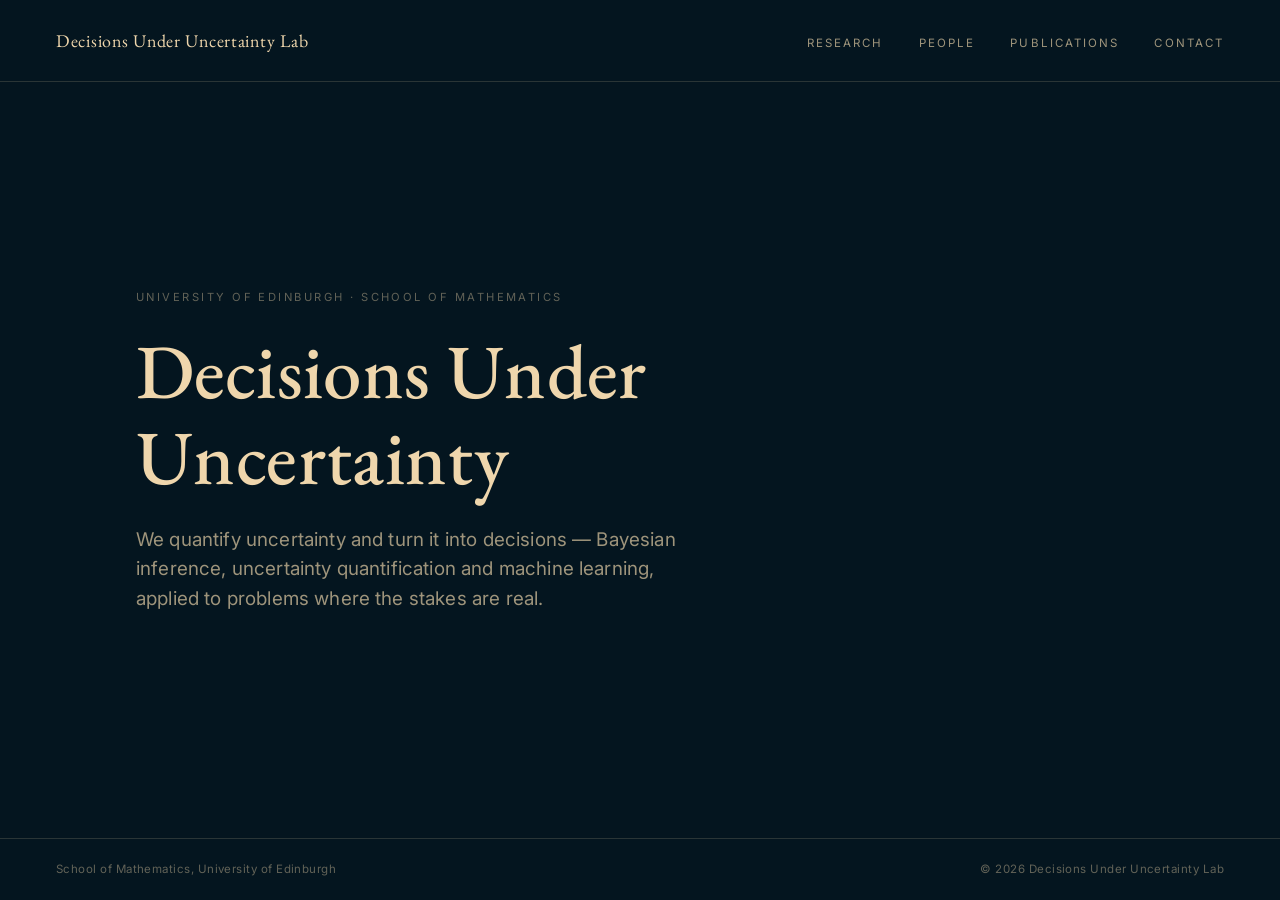
==== index.html @ be4ba287 "Initial site: pages, styles, README" ====
<!doctype html>
<html lang="en">
<head>
<meta charset="utf-8">
<meta name="viewport" content="width=device-width, initial-scale=1">
<title>Decisions Under Uncertainty Lab</title>
<meta name="description" content="Decisions Under Uncertainty Lab, University of Edinburgh — Bayesian inference, uncertainty quantification and machine learning for high-stakes decisions.">
<link rel="preconnect" href="https://fonts.googleapis.com">
<link rel="preconnect" href="https://fonts.gstatic.com" crossorigin>
<link href="https://fonts.googleapis.com/css2?family=EB+Garamond:ital,wght@0,400;0,500;1,400&family=Inter:wght@300;400;500&display=swap" rel="stylesheet">
<link rel="stylesheet" href="style.css">
</head>
<body class="home">
<header class="site-header">
  <a class="wordmark" href="index.html">Decisions Under Uncertainty Lab</a>
  <nav class="site-nav">
    <a href="research.html">Research</a>
    <a href="people.html">People</a>
    <a href="publications.html">Publications</a>
    <a href="contact.html">Contact</a>
  </nav>
</header>
<main>
  <div class="wrap">
    <section class="hero">
      <p class="eyebrow">University of Edinburgh · School of Mathematics</p>
      <h1>Decisions Under Uncertainty</h1>
      <p class="lede">We quantify uncertainty and turn it into decisions — Bayesian inference, uncertainty quantification and machine learning, applied to problems where the stakes are real.</p>
    </section>
  </div>
</main>
<footer class="site-footer">
  <span>School of Mathematics, University of Edinburgh</span>
  <span>© 2026 Decisions Under Uncertainty Lab</span>
</footer>
</body>
</html>
---- style.css ----
/* Decisions Under Uncertainty Lab — base styles */
/* Palette: ink #04151F · moss #183A37 · cream #EFD6AC */

:root{
  --ink:#04151F;
  --moss:#183A37;
  --cream:#EFD6AC;
  --cream-dim:rgba(239,214,172,0.66);
  --cream-faint:rgba(239,214,172,0.40);
  --hairline:rgba(239,214,172,0.16);
  --maxw:1120px;
  --pad:clamp(1.5rem,5vw,3.5rem);
}

*{box-sizing:border-box;border-radius:0;}
html{-webkit-text-size-adjust:100%;}
body{
  margin:0;
  background:var(--ink);
  color:var(--cream);
  font-family:"Inter",system-ui,-apple-system,"Segoe UI",Roboto,sans-serif;
  font-size:16px;
  font-weight:400;
  line-height:1.65;
  letter-spacing:0.01em;
  -webkit-font-smoothing:antialiased;
  text-rendering:optimizeLegibility;
  display:flex;
  flex-direction:column;
  min-height:100vh;
}

img{display:block;max-width:100%;border-radius:0;}
a{color:var(--cream);text-decoration:none;}

h1,h2,h3,h4{
  font-family:"EB Garamond",Georgia,serif;
  font-weight:500;
  line-height:1.12;
  margin:0;
  letter-spacing:0.005em;
}

.eyebrow{
  font-size:0.7rem;
  text-transform:uppercase;
  letter-spacing:0.22em;
  color:var(--cream-faint);
  margin:0 0 1.3rem;
  font-weight:400;
}

/* ---------- header ---------- */
.site-header{
  display:flex;
  align-items:baseline;
  justify-content:space-between;
  gap:1.5rem;
  padding:1.6rem var(--pad);
  border-bottom:1px solid var(--hairline);
  flex-wrap:wrap;
}
.wordmark{
  font-family:"EB Garamond",serif;
  font-size:1.12rem;
  letter-spacing:0.04em;
  white-space:nowrap;
}
.site-nav{display:flex;gap:2.2rem;}
.site-nav a{
  font-size:0.72rem;
  text-transform:uppercase;
  letter-spacing:0.18em;
  color:var(--cream-dim);
  padding-bottom:2px;
  transition:color .2s ease;
}
.site-nav a:hover{color:var(--cream);}
.site-nav a.active{color:var(--cream);border-bottom:1px solid var(--cream);}

/* ---------- layout ---------- */
main{flex:1 0 auto;}
.wrap{max-width:var(--maxw);margin:0 auto;padding:var(--pad);width:100%;}

/* ---------- home hero ---------- */
.home main{display:flex;align-items:center;}
.hero{max-width:720px;}
.hero h1{font-size:clamp(2.7rem,6.5vw,4.8rem);margin:0.2rem 0 1.6rem;}
.hero .lede{font-size:1.18rem;line-height:1.55;color:var(--cream-dim);max-width:46ch;}

/* ---------- page heads ---------- */
.page-head{margin-bottom:3rem;}
.page-head h1{font-size:clamp(2.1rem,4.5vw,3rem);}

/* ---------- people ---------- */
.role-group{margin-bottom:3rem;}
.role-label{
  font-size:0.7rem;text-transform:uppercase;letter-spacing:0.22em;
  color:var(--cream-faint);
  padding-bottom:0.9rem;margin-bottom:1.8rem;
  border-bottom:1px solid var(--hairline);
}
.people{display:grid;grid-template-columns:repeat(auto-fill,minmax(180px,1fr));gap:2.2rem 2rem;}
.person img{
  width:100%;
  aspect-ratio:4/5;
  object-fit:cover;
  filter:grayscale(100%) contrast(1.02);
  background:var(--moss);
  transition:filter .3s ease;
}
.person:hover img{filter:grayscale(100%) brightness(1.08);}
.person h3{font-size:1.15rem;margin:0.9rem 0 0.15rem;}
.person p{font-size:0.82rem;color:var(--cream-dim);margin:0;}

/* ---------- research ---------- */
.pillars{display:grid;grid-template-columns:repeat(auto-fit,minmax(240px,1fr));gap:2.4rem;}
.pillar{border-top:1px solid var(--hairline);padding-top:1.2rem;}
.pillar h3{font-size:1.4rem;margin-bottom:0.6rem;}
.pillar p{color:var(--cream-dim);font-size:0.95rem;margin:0;}
.applications{margin-top:3.5rem;border-top:1px solid var(--hairline);padding-top:1.6rem;}
.applications .eyebrow{margin-bottom:1rem;}
.app-list{display:flex;flex-wrap:wrap;gap:0.6rem 1.6rem;color:var(--cream-dim);font-size:0.95rem;}

/* ---------- prose ---------- */
.prose p{color:var(--cream-dim);max-width:52ch;}
.prose a{border-bottom:1px solid var(--hairline);}
.prose a:hover{border-color:var(--cream);}

/* ---------- footer ---------- */
.site-footer{
  flex-shrink:0;
  display:flex;justify-content:space-between;gap:1rem;flex-wrap:wrap;
  padding:1.3rem var(--pad);
  border-top:1px solid var(--hairline);
  font-size:0.72rem;letter-spacing:0.04em;color:var(--cream-faint);
}

/* ---------- responsive ---------- */
@media (max-width:620px){
  .site-header{flex-direction:column;align-items:flex-start;gap:1rem;}
  .site-nav{gap:1.4rem;flex-wrap:wrap;}
  .home main{align-items:flex-start;}
}
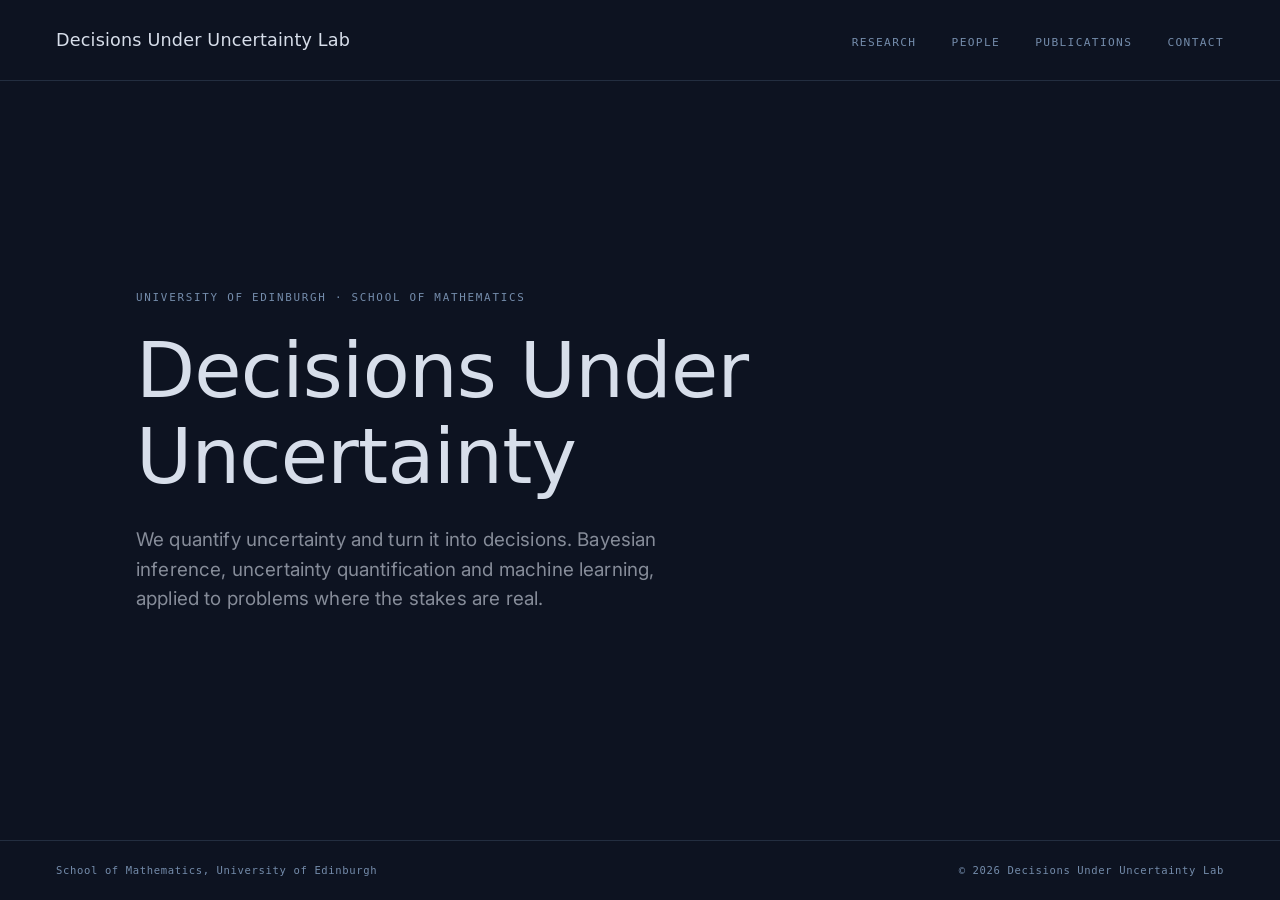
==== commit efa50c52: "minor changes" ====
--- a/index.html
+++ b/index.html
@@ -25,7 +25,7 @@
     <section class="hero">
       <p class="eyebrow">University of Edinburgh · School of Mathematics</p>
       <h1>Decisions Under Uncertainty</h1>
-      <p class="lede">We quantify uncertainty and turn it into decisions — Bayesian inference, uncertainty quantification and machine learning, applied to problems where the stakes are real.</p>
+      <p class="lede">We quantify uncertainty and turn it into decisions. Bayesian inference, uncertainty quantification and machine learning, applied to problems where the stakes are real.</p>
     </section>
   </div>
 </main>
--- a/style.css
+++ b/style.css
@@ -1,13 +1,23 @@
 /* Decisions Under Uncertainty Lab — base styles */
-/* Palette: ink #04151F · moss #183A37 · cream #EFD6AC */
+/* Palette: ink-black #0D1321 · deep-space-blue #1D2D44 · blue-slate #3E5C76 · dusty-denim #748CAB */
 
 :root{
-  --ink:#04151F;
-  --moss:#183A37;
-  --cream:#EFD6AC;
-  --cream-dim:rgba(239,214,172,0.66);
-  --cream-faint:rgba(239,214,172,0.40);
-  --hairline:rgba(239,214,172,0.16);
+  /* core palette */
+  --ink-black:#0D1321;        /* page background */
+  --deep-space-blue:#1D2D44;  /* raised surfaces, portrait backing */
+  --blue-slate:#3E5C76;       /* borders, dividers, mid accents */
+  --dusty-denim:#748CAB;      /* secondary text, labels, nav */
+  --mist:#D7DEEA;             /* primary text + headings (added: palette has no light tone) */
+
+  /* derived */
+  --text-dim:rgba(215,222,234,0.60);
+  --hairline:rgba(116,140,171,0.22);
+
+  /* fonts */
+  --font-display:"Space Grotesk","Segoe UI",system-ui,sans-serif;
+  --font-body:"Inter",system-ui,-apple-system,"Segoe UI",Roboto,sans-serif;
+  --font-mono:"IBM Plex Mono",ui-monospace,"SFMono-Regular",Menlo,monospace;
+
   --maxw:1120px;
   --pad:clamp(1.5rem,5vw,3.5rem);
 }
@@ -16,9 +26,9 @@
 html{-webkit-text-size-adjust:100%;}
 body{
   margin:0;
-  background:var(--ink);
-  color:var(--cream);
-  font-family:"Inter",system-ui,-apple-system,"Segoe UI",Roboto,sans-serif;
+  background:var(--ink-black);
+  color:var(--mist);
+  font-family:var(--font-body);
   font-size:16px;
   font-weight:400;
   line-height:1.65;
@@ -31,21 +41,22 @@
 }
 
 img{display:block;max-width:100%;border-radius:0;}
-a{color:var(--cream);text-decoration:none;}
+a{color:var(--mist);text-decoration:none;}
 
 h1,h2,h3,h4{
-  font-family:"EB Garamond",Georgia,serif;
+  font-family:var(--font-display);
   font-weight:500;
   line-height:1.12;
+  letter-spacing:-0.01em;
   margin:0;
-  letter-spacing:0.005em;
 }
 
 .eyebrow{
-  font-size:0.7rem;
+  font-family:var(--font-mono);
+  font-size:0.68rem;
   text-transform:uppercase;
-  letter-spacing:0.22em;
-  color:var(--cream-faint);
+  letter-spacing:0.16em;
+  color:var(--dusty-denim);
   margin:0 0 1.3rem;
   font-weight:400;
 }
@@ -61,22 +72,24 @@
   flex-wrap:wrap;
 }
 .wordmark{
-  font-family:"EB Garamond",serif;
-  font-size:1.12rem;
-  letter-spacing:0.04em;
+  font-family:var(--font-display);
+  font-size:1.1rem;
+  font-weight:500;
+  letter-spacing:0.01em;
   white-space:nowrap;
 }
 .site-nav{display:flex;gap:2.2rem;}
 .site-nav a{
-  font-size:0.72rem;
+  font-family:var(--font-mono);
+  font-size:0.7rem;
   text-transform:uppercase;
-  letter-spacing:0.18em;
-  color:var(--cream-dim);
+  letter-spacing:0.12em;
+  color:var(--dusty-denim);
   padding-bottom:2px;
   transition:color .2s ease;
 }
-.site-nav a:hover{color:var(--cream);}
-.site-nav a.active{color:var(--cream);border-bottom:1px solid var(--cream);}
+.site-nav a:hover{color:var(--mist);}
+.site-nav a.active{color:var(--mist);border-bottom:1px solid var(--mist);}
 
 /* ---------- layout ---------- */
 main{flex:1 0 auto;}
@@ -86,7 +99,7 @@
 .home main{display:flex;align-items:center;}
 .hero{max-width:720px;}
 .hero h1{font-size:clamp(2.7rem,6.5vw,4.8rem);margin:0.2rem 0 1.6rem;}
-.hero .lede{font-size:1.18rem;line-height:1.55;color:var(--cream-dim);max-width:46ch;}
+.hero .lede{font-size:1.18rem;line-height:1.55;color:var(--text-dim);max-width:46ch;}
 
 /* ---------- page heads ---------- */
 .page-head{margin-bottom:3rem;}
@@ -95,8 +108,9 @@
 /* ---------- people ---------- */
 .role-group{margin-bottom:3rem;}
 .role-label{
-  font-size:0.7rem;text-transform:uppercase;letter-spacing:0.22em;
-  color:var(--cream-faint);
+  font-family:var(--font-mono);
+  font-size:0.68rem;text-transform:uppercase;letter-spacing:0.16em;
+  color:var(--dusty-denim);
   padding-bottom:0.9rem;margin-bottom:1.8rem;
   border-bottom:1px solid var(--hairline);
 }
@@ -106,26 +120,26 @@
   aspect-ratio:4/5;
   object-fit:cover;
   filter:grayscale(100%) contrast(1.02);
-  background:var(--moss);
+  background:var(--deep-space-blue);
   transition:filter .3s ease;
 }
-.person:hover img{filter:grayscale(100%) brightness(1.08);}
+.person:hover img{filter:grayscale(100%) brightness(1.1);}
 .person h3{font-size:1.15rem;margin:0.9rem 0 0.15rem;}
-.person p{font-size:0.82rem;color:var(--cream-dim);margin:0;}
+.person p{font-size:0.82rem;color:var(--dusty-denim);margin:0;}
 
 /* ---------- research ---------- */
 .pillars{display:grid;grid-template-columns:repeat(auto-fit,minmax(240px,1fr));gap:2.4rem;}
 .pillar{border-top:1px solid var(--hairline);padding-top:1.2rem;}
 .pillar h3{font-size:1.4rem;margin-bottom:0.6rem;}
-.pillar p{color:var(--cream-dim);font-size:0.95rem;margin:0;}
+.pillar p{color:var(--text-dim);font-size:0.95rem;margin:0;}
 .applications{margin-top:3.5rem;border-top:1px solid var(--hairline);padding-top:1.6rem;}
 .applications .eyebrow{margin-bottom:1rem;}
-.app-list{display:flex;flex-wrap:wrap;gap:0.6rem 1.6rem;color:var(--cream-dim);font-size:0.95rem;}
+.app-list{display:flex;flex-wrap:wrap;gap:0.6rem 1.6rem;color:var(--text-dim);font-size:0.95rem;}
 
 /* ---------- prose ---------- */
-.prose p{color:var(--cream-dim);max-width:52ch;}
+.prose p{color:var(--text-dim);max-width:52ch;}
 .prose a{border-bottom:1px solid var(--hairline);}
-.prose a:hover{border-color:var(--cream);}
+.prose a:hover{border-color:var(--mist);}
 
 /* ---------- footer ---------- */
 .site-footer{
@@ -133,7 +147,8 @@
   display:flex;justify-content:space-between;gap:1rem;flex-wrap:wrap;
   padding:1.3rem var(--pad);
   border-top:1px solid var(--hairline);
-  font-size:0.72rem;letter-spacing:0.04em;color:var(--cream-faint);
+  font-family:var(--font-mono);
+  font-size:0.66rem;letter-spacing:0.06em;color:var(--dusty-denim);
 }
 
 /* ---------- responsive ---------- */
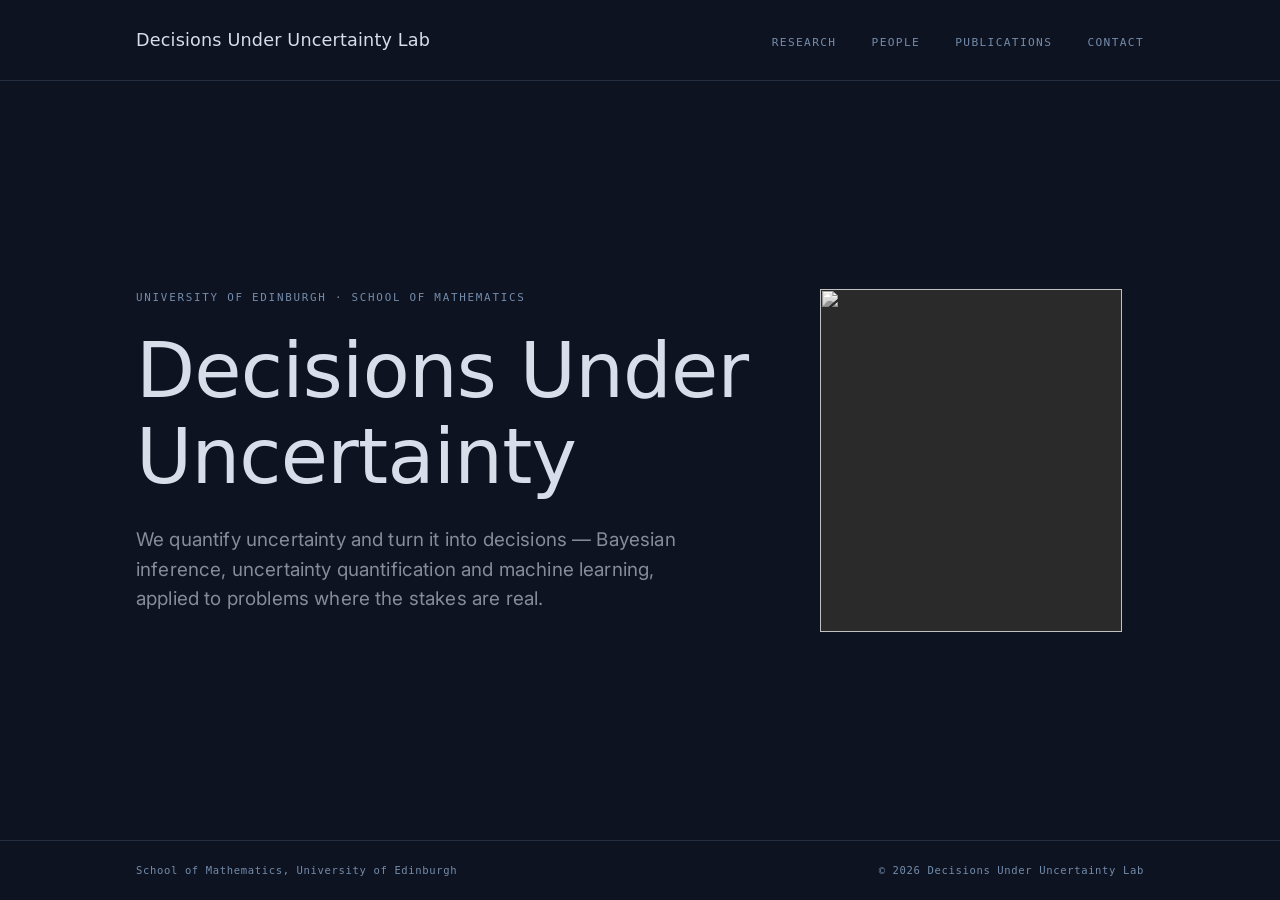
==== commit 7f178606: "hero image" ====
--- a/index.html
+++ b/index.html
@@ -23,9 +23,14 @@
 <main>
   <div class="wrap">
     <section class="hero">
-      <p class="eyebrow">University of Edinburgh · School of Mathematics</p>
-      <h1>Decisions Under Uncertainty</h1>
-      <p class="lede">We quantify uncertainty and turn it into decisions. Bayesian inference, uncertainty quantification and machine learning, applied to problems where the stakes are real.</p>
+      <div class="hero-text">
+        <p class="eyebrow">University of Edinburgh · School of Mathematics</p>
+        <h1>Decisions Under Uncertainty</h1>
+        <p class="lede">We quantify uncertainty and turn it into decisions — Bayesian inference, uncertainty quantification and machine learning, applied to problems where the stakes are real.</p>
+      </div>
+      <div class="hero-media">
+        <img src="images/hero.jpg" alt="">
+      </div>
     </section>
   </div>
 </main>
--- a/style.css
+++ b/style.css
@@ -67,7 +67,7 @@
   align-items:baseline;
   justify-content:space-between;
   gap:1.5rem;
-  padding:1.6rem var(--pad);
+  padding:1.6rem calc(max(0px, 100% - var(--maxw)) / 2 + var(--pad));
   border-bottom:1px solid var(--hairline);
   flex-wrap:wrap;
 }
@@ -97,7 +97,10 @@
 
 /* ---------- home hero ---------- */
 .home main{display:flex;align-items:center;}
-.hero{max-width:720px;}
+.hero{display:flex;align-items:stretch;gap:clamp(2rem,5vw,4rem);}
+.hero-text{flex:1 1 auto;max-width:620px;}
+.hero-media{flex:0 0 clamp(220px,30%,360px);}
+.hero-media img{width:100%;height:100%;object-fit:cover;filter:grayscale(100%) contrast(1.02);background:var(--deep-space-blue);}
 .hero h1{font-size:clamp(2.7rem,6.5vw,4.8rem);margin:0.2rem 0 1.6rem;}
 .hero .lede{font-size:1.18rem;line-height:1.55;color:var(--text-dim);max-width:46ch;}
 
@@ -145,10 +148,16 @@
 .site-footer{
   flex-shrink:0;
   display:flex;justify-content:space-between;gap:1rem;flex-wrap:wrap;
-  padding:1.3rem var(--pad);
+  padding:1.3rem calc(max(0px, 100% - var(--maxw)) / 2 + var(--pad));
   border-top:1px solid var(--hairline);
   font-family:var(--font-mono);
   font-size:0.66rem;letter-spacing:0.06em;color:var(--dusty-denim);
+}
+
+@media (max-width:760px){
+  .hero{flex-direction:column;align-items:flex-start;}
+  .hero-media{flex:none;width:100%;max-width:320px;}
+  .hero-media img{height:auto;aspect-ratio:4/5;}
 }
 
 /* ---------- responsive ---------- */
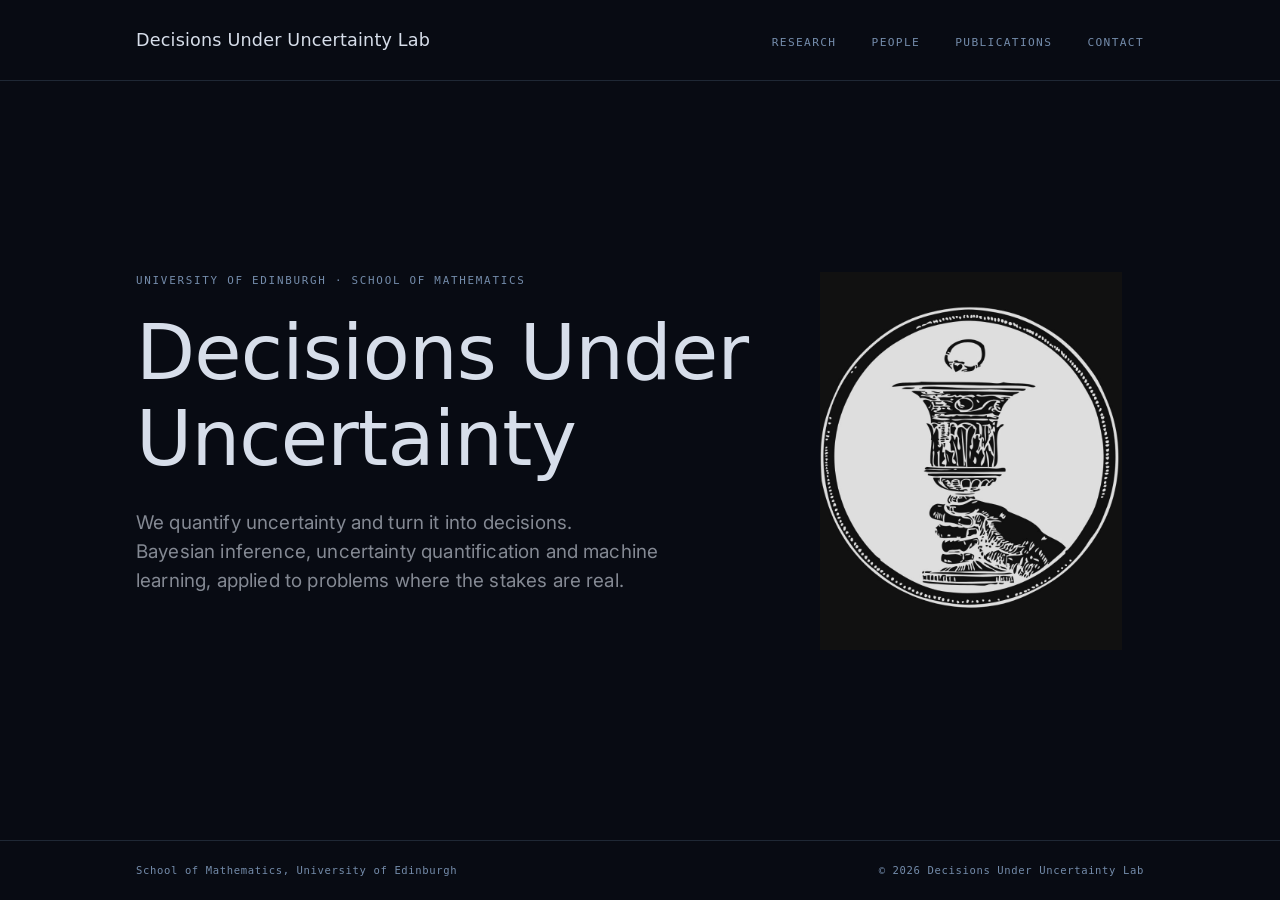
==== commit 4020f832: "darkend the background colour" ====
--- a/index.html
+++ b/index.html
@@ -26,7 +26,7 @@
       <div class="hero-text">
         <p class="eyebrow">University of Edinburgh · School of Mathematics</p>
         <h1>Decisions Under Uncertainty</h1>
-        <p class="lede">We quantify uncertainty and turn it into decisions — Bayesian inference, uncertainty quantification and machine learning, applied to problems where the stakes are real.</p>
+        <p class="lede">We quantify uncertainty and turn it into decisions.<br>Bayesian inference, uncertainty quantification and machine learning, applied to problems where the stakes are real.</p>
       </div>
       <div class="hero-media">
         <img src="images/hero.jpg" alt="">
--- a/style.css
+++ b/style.css
@@ -3,7 +3,7 @@
 
 :root{
   /* core palette */
-  --ink-black:#0D1321;        /* page background */
+  --ink-black:#080b13;        /* page background */
   --deep-space-blue:#1D2D44;  /* raised surfaces, portrait backing */
   --blue-slate:#3E5C76;       /* borders, dividers, mid accents */
   --dusty-denim:#748CAB;      /* secondary text, labels, nav */
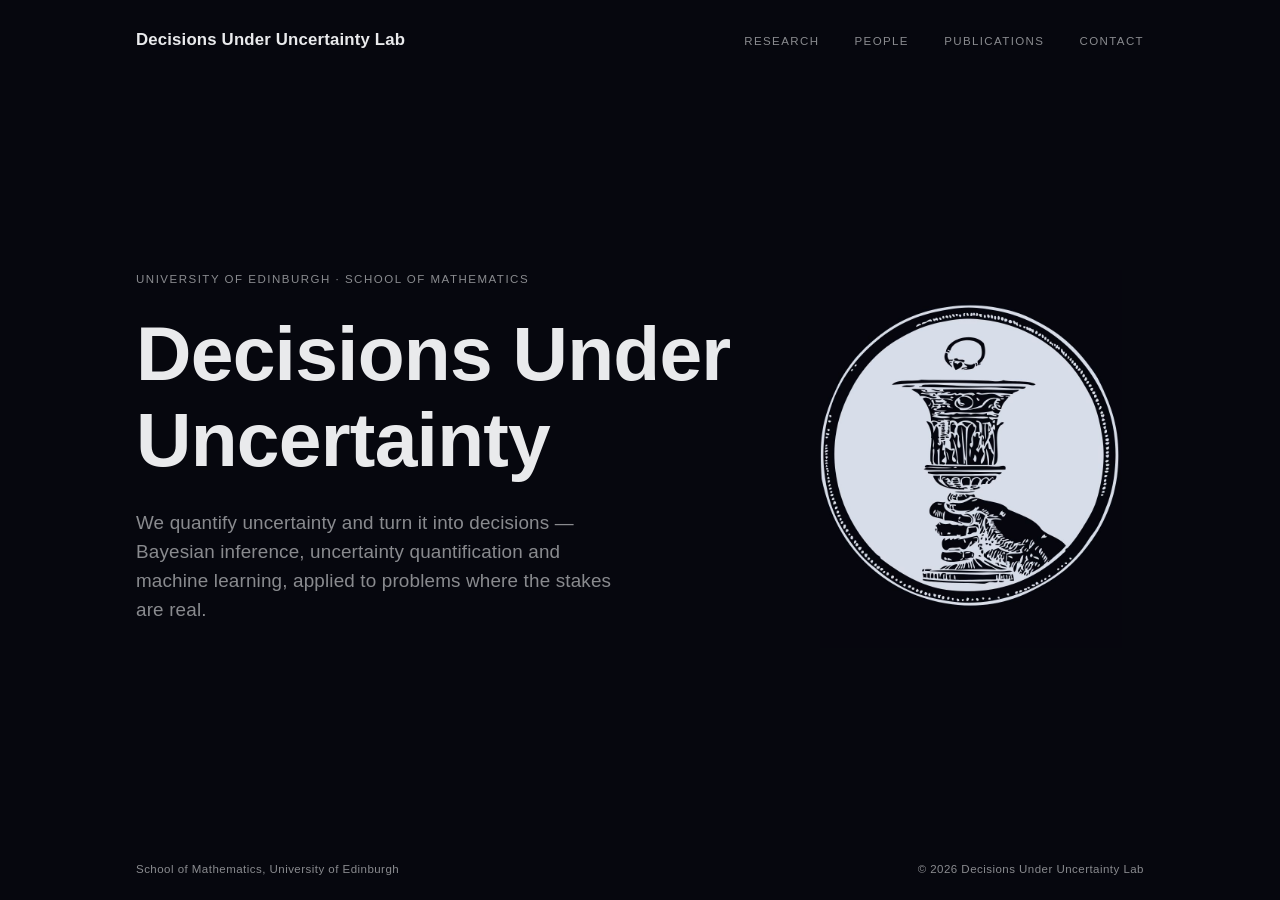
==== commit d3262a91: "all good" ====
--- a/index.html
+++ b/index.html
@@ -9,6 +9,8 @@
 <link rel="preconnect" href="https://fonts.gstatic.com" crossorigin>
 <link href="https://fonts.googleapis.com/css2?family=EB+Garamond:ital,wght@0,400;0,500;1,400&family=Inter:wght@300;400;500&display=swap" rel="stylesheet">
 <link rel="stylesheet" href="style.css">
+<link rel="icon" href="favicon.jpg" type="image/jpg">
+<link rel="apple-touch-icon" href="favicon.jpg">
 </head>
 <body class="home">
 <header class="site-header">
@@ -26,7 +28,7 @@
       <div class="hero-text">
         <p class="eyebrow">University of Edinburgh · School of Mathematics</p>
         <h1>Decisions Under Uncertainty</h1>
-        <p class="lede">We quantify uncertainty and turn it into decisions.<br>Bayesian inference, uncertainty quantification and machine learning, applied to problems where the stakes are real.</p>
+        <p class="lede">We quantify uncertainty and turn it into decisions — Bayesian inference, uncertainty quantification and machine learning, applied to problems where the stakes are real.</p>
       </div>
       <div class="hero-media">
         <img src="images/hero.jpg" alt="">
--- a/style.css
+++ b/style.css
@@ -1,22 +1,13 @@
 /* Decisions Under Uncertainty Lab — base styles */
-/* Palette: ink-black #0D1321 · deep-space-blue #1D2D44 · blue-slate #3E5C76 · dusty-denim #748CAB */
+/* Palette: black #06070E · pine-teal #29524A */
 
 :root{
-  /* core palette */
-  --ink-black:#080b13;        /* page background */
-  --deep-space-blue:#1D2D44;  /* raised surfaces, portrait backing */
-  --blue-slate:#3E5C76;       /* borders, dividers, mid accents */
-  --dusty-denim:#748CAB;      /* secondary text, labels, nav */
-  --mist:#D7DEEA;             /* primary text + headings (added: palette has no light tone) */
+  --black:#06070E;
+  --pine-teal:#29524A;
+  --text:#E9EAEC;
+  --text-dim:rgba(233,234,236,0.58);
 
-  /* derived */
-  --text-dim:rgba(215,222,234,0.60);
-  --hairline:rgba(116,140,171,0.22);
-
-  /* fonts */
-  --font-display:"Space Grotesk","Segoe UI",system-ui,sans-serif;
-  --font-body:"Inter",system-ui,-apple-system,"Segoe UI",Roboto,sans-serif;
-  --font-mono:"IBM Plex Mono",ui-monospace,"SFMono-Regular",Menlo,monospace;
+  --font:"Helvetica Neue",Helvetica,Arial,sans-serif;
 
   --maxw:1120px;
   --pad:clamp(1.5rem,5vw,3.5rem);
@@ -26,9 +17,9 @@
 html{-webkit-text-size-adjust:100%;}
 body{
   margin:0;
-  background:var(--ink-black);
-  color:var(--mist);
-  font-family:var(--font-body);
+  background:var(--black);
+  color:var(--text);
+  font-family:var(--font);
   font-size:16px;
   font-weight:400;
   line-height:1.65;
@@ -41,24 +32,23 @@
 }
 
 img{display:block;max-width:100%;border-radius:0;}
-a{color:var(--mist);text-decoration:none;}
+a{color:var(--text);text-decoration:none;}
 
 h1,h2,h3,h4{
-  font-family:var(--font-display);
-  font-weight:500;
+  font-family:var(--font);
+  font-weight:600;
   line-height:1.12;
   letter-spacing:-0.01em;
   margin:0;
 }
 
 .eyebrow{
-  font-family:var(--font-mono);
-  font-size:0.68rem;
+  font-size:0.72rem;
   text-transform:uppercase;
-  letter-spacing:0.16em;
-  color:var(--dusty-denim);
+  letter-spacing:0.13em;
+  color:var(--text-dim);
   margin:0 0 1.3rem;
-  font-weight:400;
+  font-weight:500;
 }
 
 /* ---------- header ---------- */
@@ -68,28 +58,20 @@
   justify-content:space-between;
   gap:1.5rem;
   padding:1.6rem calc(max(0px, 100% - var(--maxw)) / 2 + var(--pad));
-  border-bottom:1px solid var(--hairline);
   flex-wrap:wrap;
 }
-.wordmark{
-  font-family:var(--font-display);
-  font-size:1.1rem;
-  font-weight:500;
-  letter-spacing:0.01em;
-  white-space:nowrap;
-}
+.wordmark{font-size:1.05rem;font-weight:600;letter-spacing:0.01em;white-space:nowrap;}
 .site-nav{display:flex;gap:2.2rem;}
 .site-nav a{
-  font-family:var(--font-mono);
-  font-size:0.7rem;
+  font-size:0.72rem;
   text-transform:uppercase;
   letter-spacing:0.12em;
-  color:var(--dusty-denim);
-  padding-bottom:2px;
+  font-weight:500;
+  color:var(--text-dim);
   transition:color .2s ease;
 }
-.site-nav a:hover{color:var(--mist);}
-.site-nav a.active{color:var(--mist);border-bottom:1px solid var(--mist);}
+.site-nav a:hover{color:var(--text);}
+.site-nav a.active{color:var(--text);}
 
 /* ---------- layout ---------- */
 main{flex:1 0 auto;}
@@ -99,10 +81,10 @@
 .home main{display:flex;align-items:center;}
 .hero{display:flex;align-items:stretch;gap:clamp(2rem,5vw,4rem);}
 .hero-text{flex:1 1 auto;max-width:620px;}
-.hero-media{flex:0 0 clamp(220px,30%,360px);}
-.hero-media img{width:100%;height:100%;object-fit:cover;filter:grayscale(100%) contrast(1.02);background:var(--deep-space-blue);}
 .hero h1{font-size:clamp(2.7rem,6.5vw,4.8rem);margin:0.2rem 0 1.6rem;}
 .hero .lede{font-size:1.18rem;line-height:1.55;color:var(--text-dim);max-width:46ch;}
+.hero-media{flex:0 0 clamp(220px,30%,360px);}
+.hero-media img{width:100%;height:100%;object-fit:cover;background:var(--pine-teal);}
 
 /* ---------- page heads ---------- */
 .page-head{margin-bottom:3rem;}
@@ -111,56 +93,47 @@
 /* ---------- people ---------- */
 .role-group{margin-bottom:3rem;}
 .role-label{
-  font-family:var(--font-mono);
-  font-size:0.68rem;text-transform:uppercase;letter-spacing:0.16em;
-  color:var(--dusty-denim);
-  padding-bottom:0.9rem;margin-bottom:1.8rem;
-  border-bottom:1px solid var(--hairline);
+  font-size:0.72rem;text-transform:uppercase;letter-spacing:0.13em;
+  font-weight:500;color:var(--text-dim);margin-bottom:1.6rem;
 }
 .people{display:grid;grid-template-columns:repeat(auto-fill,minmax(180px,1fr));gap:2.2rem 2rem;}
 .person img{
-  width:100%;
-  aspect-ratio:4/5;
-  object-fit:cover;
+  width:100%;aspect-ratio:4/5;object-fit:cover;
   filter:grayscale(100%) contrast(1.02);
-  background:var(--deep-space-blue);
+  background:var(--pine-teal);
   transition:filter .3s ease;
 }
 .person:hover img{filter:grayscale(100%) brightness(1.1);}
-.person h3{font-size:1.15rem;margin:0.9rem 0 0.15rem;}
-.person p{font-size:0.82rem;color:var(--dusty-denim);margin:0;}
+.person h3{font-size:1.15rem;font-weight:600;margin:0.9rem 0 0.15rem;}
+.person p{font-size:0.82rem;color:var(--text-dim);margin:0;}
 
 /* ---------- research ---------- */
 .pillars{display:grid;grid-template-columns:repeat(auto-fit,minmax(240px,1fr));gap:2.4rem;}
-.pillar{border-top:1px solid var(--hairline);padding-top:1.2rem;}
-.pillar h3{font-size:1.4rem;margin-bottom:0.6rem;}
+.pillar h3{font-size:1.4rem;font-weight:600;margin-bottom:0.6rem;}
 .pillar p{color:var(--text-dim);font-size:0.95rem;margin:0;}
-.applications{margin-top:3.5rem;border-top:1px solid var(--hairline);padding-top:1.6rem;}
+.applications{margin-top:3.5rem;}
 .applications .eyebrow{margin-bottom:1rem;}
 .app-list{display:flex;flex-wrap:wrap;gap:0.6rem 1.6rem;color:var(--text-dim);font-size:0.95rem;}
 
 /* ---------- prose ---------- */
 .prose p{color:var(--text-dim);max-width:52ch;}
-.prose a{border-bottom:1px solid var(--hairline);}
-.prose a:hover{border-color:var(--mist);}
+.prose a{text-decoration:underline;text-underline-offset:3px;text-decoration-color:var(--text-dim);}
+.prose a:hover{text-decoration-color:var(--text);}
 
 /* ---------- footer ---------- */
 .site-footer{
   flex-shrink:0;
   display:flex;justify-content:space-between;gap:1rem;flex-wrap:wrap;
   padding:1.3rem calc(max(0px, 100% - var(--maxw)) / 2 + var(--pad));
-  border-top:1px solid var(--hairline);
-  font-family:var(--font-mono);
-  font-size:0.66rem;letter-spacing:0.06em;color:var(--dusty-denim);
+  font-size:0.72rem;letter-spacing:0.04em;color:var(--text-dim);
 }
 
+/* ---------- responsive ---------- */
 @media (max-width:760px){
   .hero{flex-direction:column;align-items:flex-start;}
   .hero-media{flex:none;width:100%;max-width:320px;}
   .hero-media img{height:auto;aspect-ratio:4/5;}
 }
-
-/* ---------- responsive ---------- */
 @media (max-width:620px){
   .site-header{flex-direction:column;align-items:flex-start;gap:1rem;}
   .site-nav{gap:1.4rem;flex-wrap:wrap;}
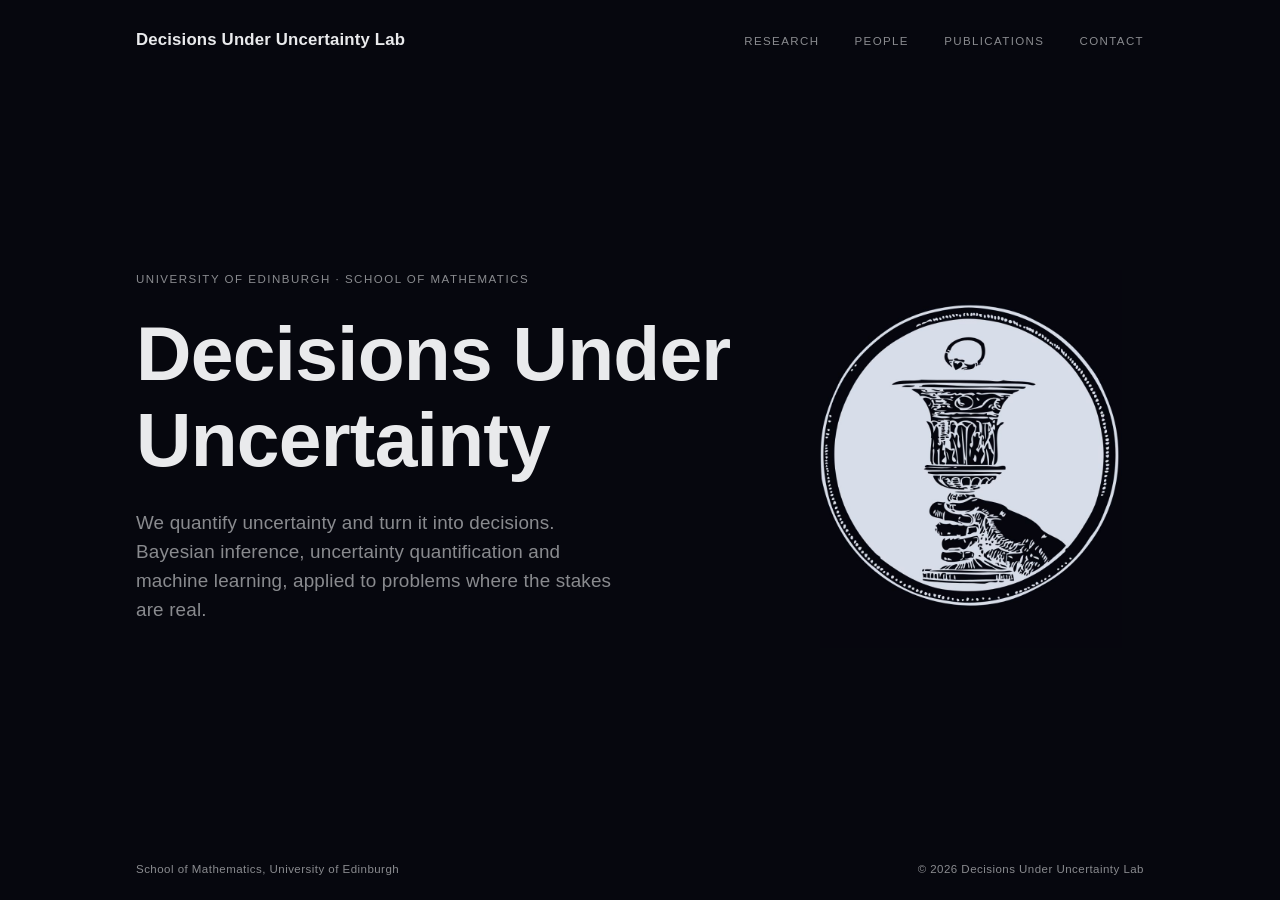
==== commit b63fe82c: "minor change to index page." ====
--- a/index.html
+++ b/index.html
@@ -28,7 +28,7 @@
       <div class="hero-text">
         <p class="eyebrow">University of Edinburgh · School of Mathematics</p>
         <h1>Decisions Under Uncertainty</h1>
-        <p class="lede">We quantify uncertainty and turn it into decisions — Bayesian inference, uncertainty quantification and machine learning, applied to problems where the stakes are real.</p>
+        <p class="lede">We quantify uncertainty and turn it into decisions.<br>Bayesian inference, uncertainty quantification and machine learning, applied to problems where the stakes are real.</p>
       </div>
       <div class="hero-media">
         <img src="images/hero.jpg" alt="">
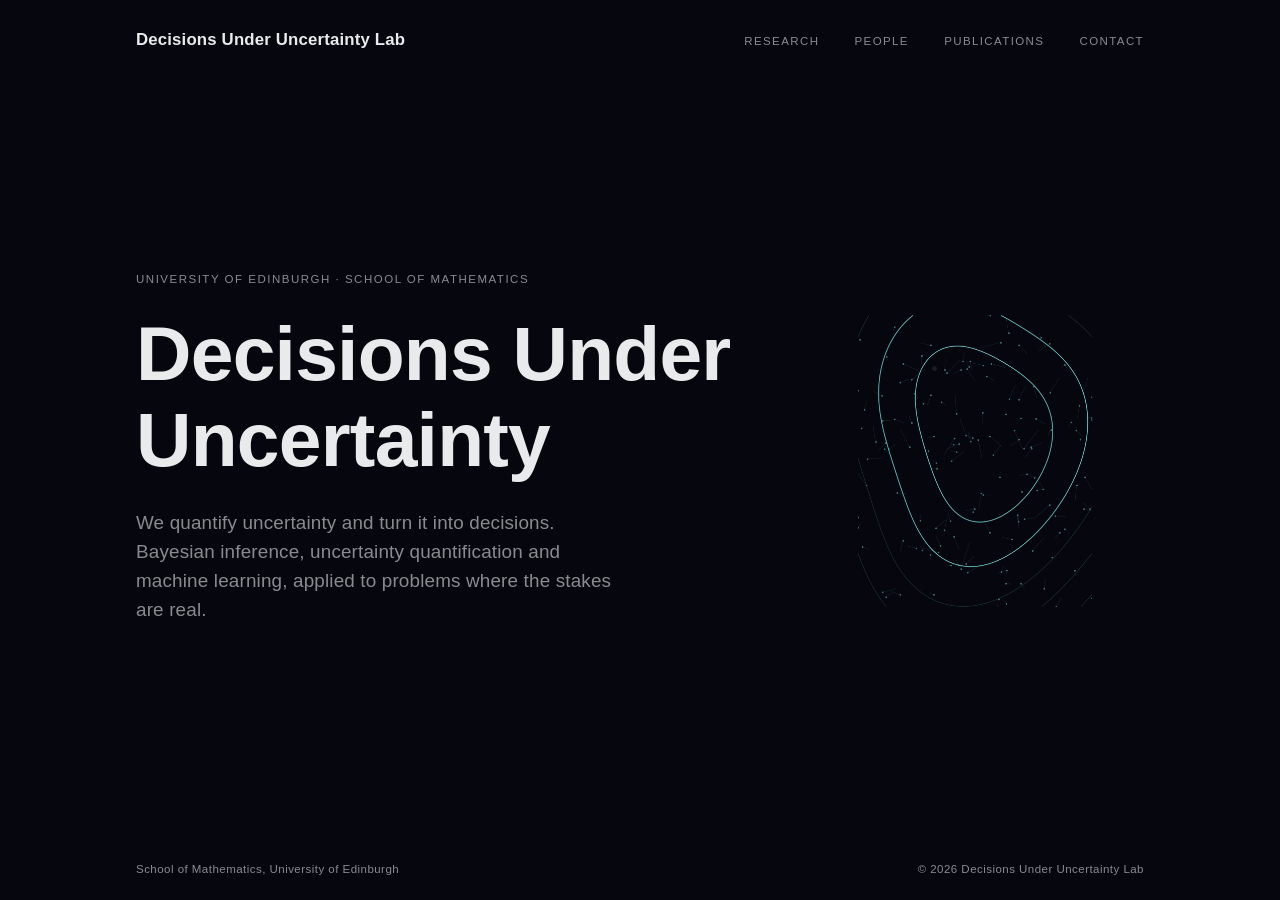
==== commit fb29c9ac: "hero gif update" ====
--- a/index.html
+++ b/index.html
@@ -31,7 +31,7 @@
         <p class="lede">We quantify uncertainty and turn it into decisions.<br>Bayesian inference, uncertainty quantification and machine learning, applied to problems where the stakes are real.</p>
       </div>
       <div class="hero-media">
-        <img src="images/hero.jpg" alt="">
+        <img src="images/hero.gif" alt="">
       </div>
     </section>
   </div>
--- a/style.css
+++ b/style.css
@@ -91,26 +91,40 @@
 .page-head h1{font-size:clamp(2.1rem,4.5vw,3rem);}
 
 /* ---------- people ---------- */
-.role-group{margin-bottom:3rem;}
-.role-label{
-  font-size:0.72rem;text-transform:uppercase;letter-spacing:0.13em;
-  font-weight:500;color:var(--text-dim);margin-bottom:1.6rem;
-}
-.people{display:grid;grid-template-columns:repeat(auto-fill,minmax(180px,1fr));gap:2.2rem 2rem;}
+/* ---------- people ---------- */
+.people{display:flex;flex-direction:column;gap:clamp(2rem,4vw,3rem);}
+.person{display:flex;gap:clamp(1.5rem,4vw,3rem);align-items:flex-start;}
 .person img{
-  width:100%;aspect-ratio:4/5;object-fit:cover;
+  flex:0 0 auto;
+  width:clamp(130px,20vw,185px);
+  aspect-ratio:4/5;
+  object-fit:cover;
   filter:grayscale(100%) contrast(1.02);
   background:var(--pine-teal);
   transition:filter .3s ease;
 }
 .person:hover img{filter:grayscale(100%) brightness(1.1);}
-.person h3{font-size:1.15rem;font-weight:600;margin:0.9rem 0 0.15rem;}
-.person p{font-size:0.82rem;color:var(--text-dim);margin:0;}
+.person-text{flex:1 1 auto;max-width:620px;}
+.person-text h3{font-size:1.2rem;font-weight:600;margin:0 0 0.15rem;}
+.person-text .role{font-size:0.82rem;color:var(--text-dim);margin:0 0 0.9rem;}
+.person-text .bio{font-size:0.95rem;color:var(--text-dim);margin:0;}
+
+@media (max-width:520px){
+  .person{flex-direction:column;gap:1rem;}
+  .person img{width:clamp(150px,45vw,185px);}
+}
 
 /* ---------- research ---------- */
-.pillars{display:grid;grid-template-columns:repeat(auto-fit,minmax(240px,1fr));gap:2.4rem;}
-.pillar h3{font-size:1.4rem;font-weight:600;margin-bottom:0.6rem;}
-.pillar p{color:var(--text-dim);font-size:0.95rem;margin:0;}
+.pillars{display:flex;flex-direction:column;gap:clamp(2.5rem,5vw,4rem);}
+.pillar{display:flex;gap:clamp(1.5rem,5vw,4rem);align-items:flex-start;}
+.pillar h3{flex:0 0 clamp(190px,30%,300px);font-size:1.5rem;font-weight:600;line-height:1.15;margin:0;}
+.pillar p{flex:1 1 auto;max-width:54ch;color:var(--text-dim);font-size:0.98rem;margin:0;}
+.pillar:nth-child(even){flex-direction:row-reverse;text-align:right;}
+
+@media (max-width:620px){
+  .pillar,.pillar:nth-child(even){flex-direction:column;text-align:left;gap:0.5rem;}
+  .pillar h3{flex:none;}
+}
 .applications{margin-top:3.5rem;}
 .applications .eyebrow{margin-bottom:1rem;}
 .app-list{display:flex;flex-wrap:wrap;gap:0.6rem 1.6rem;color:var(--text-dim);font-size:0.95rem;}
